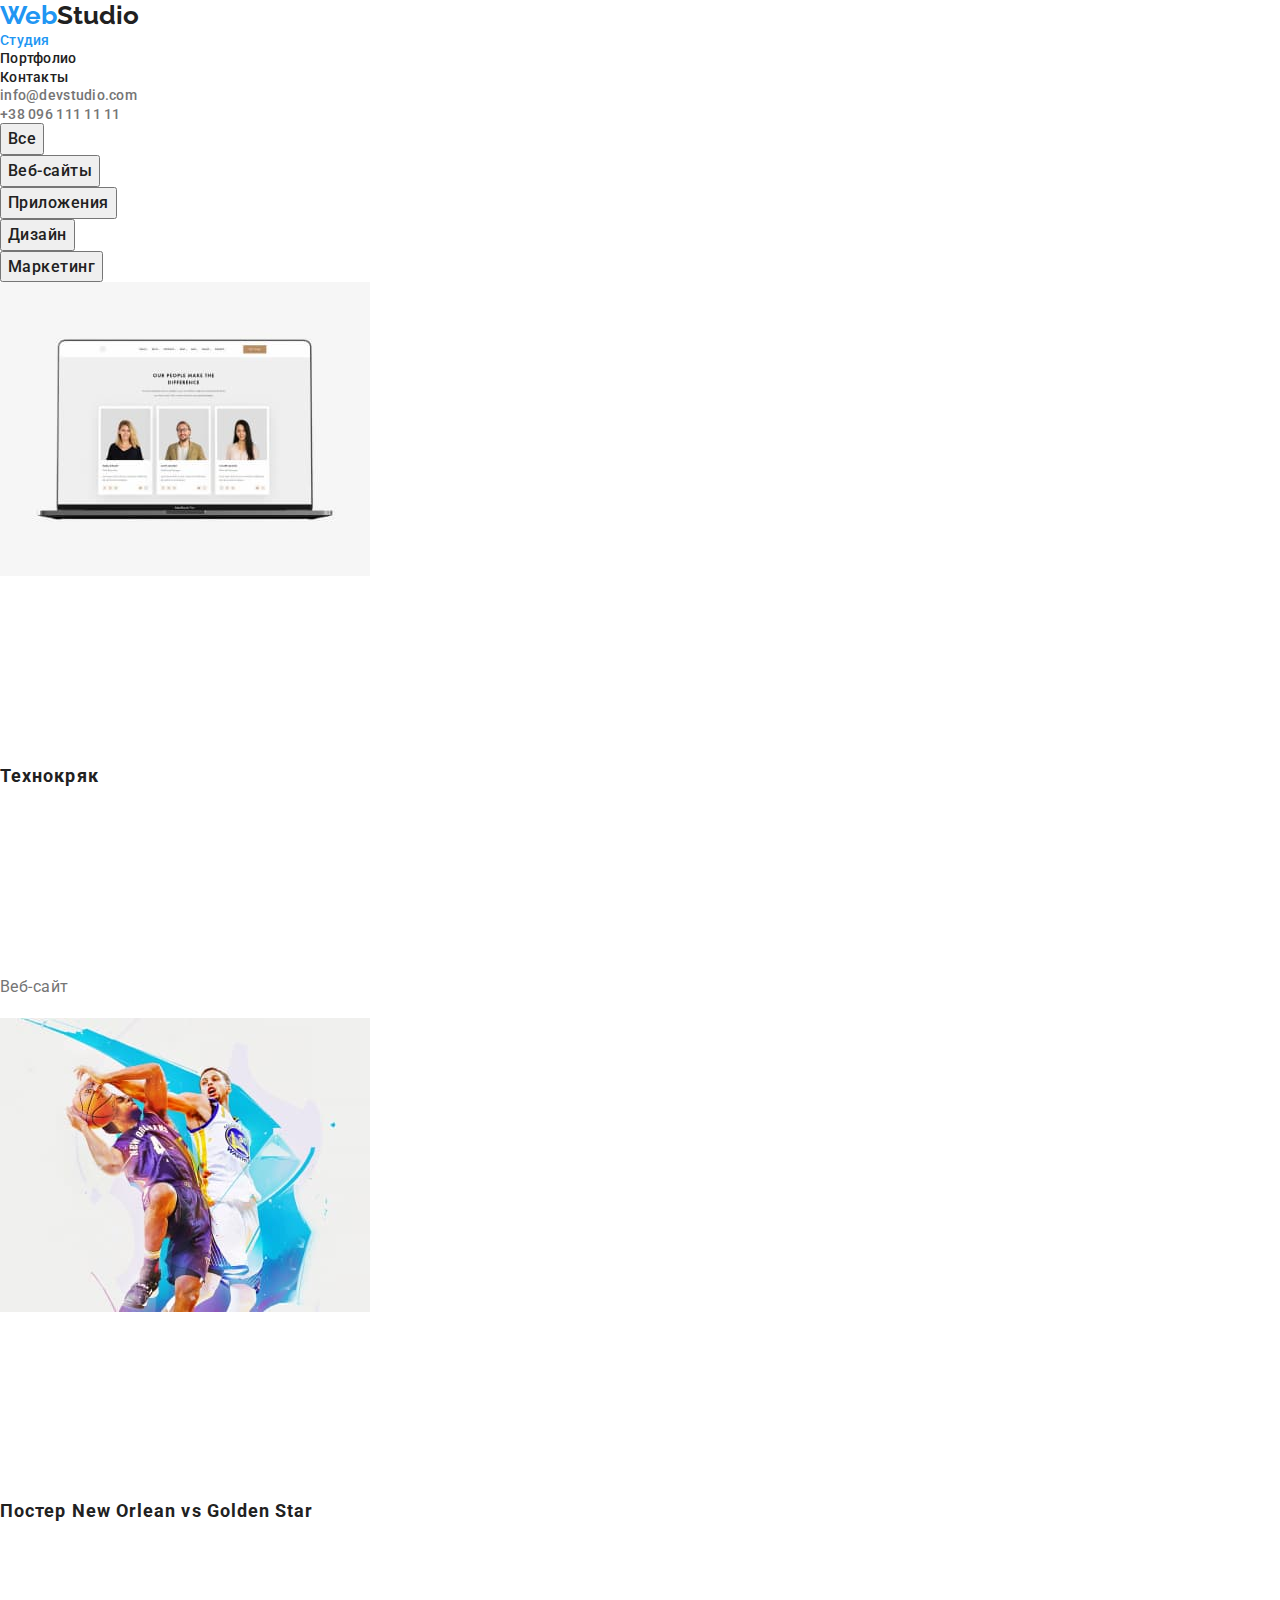
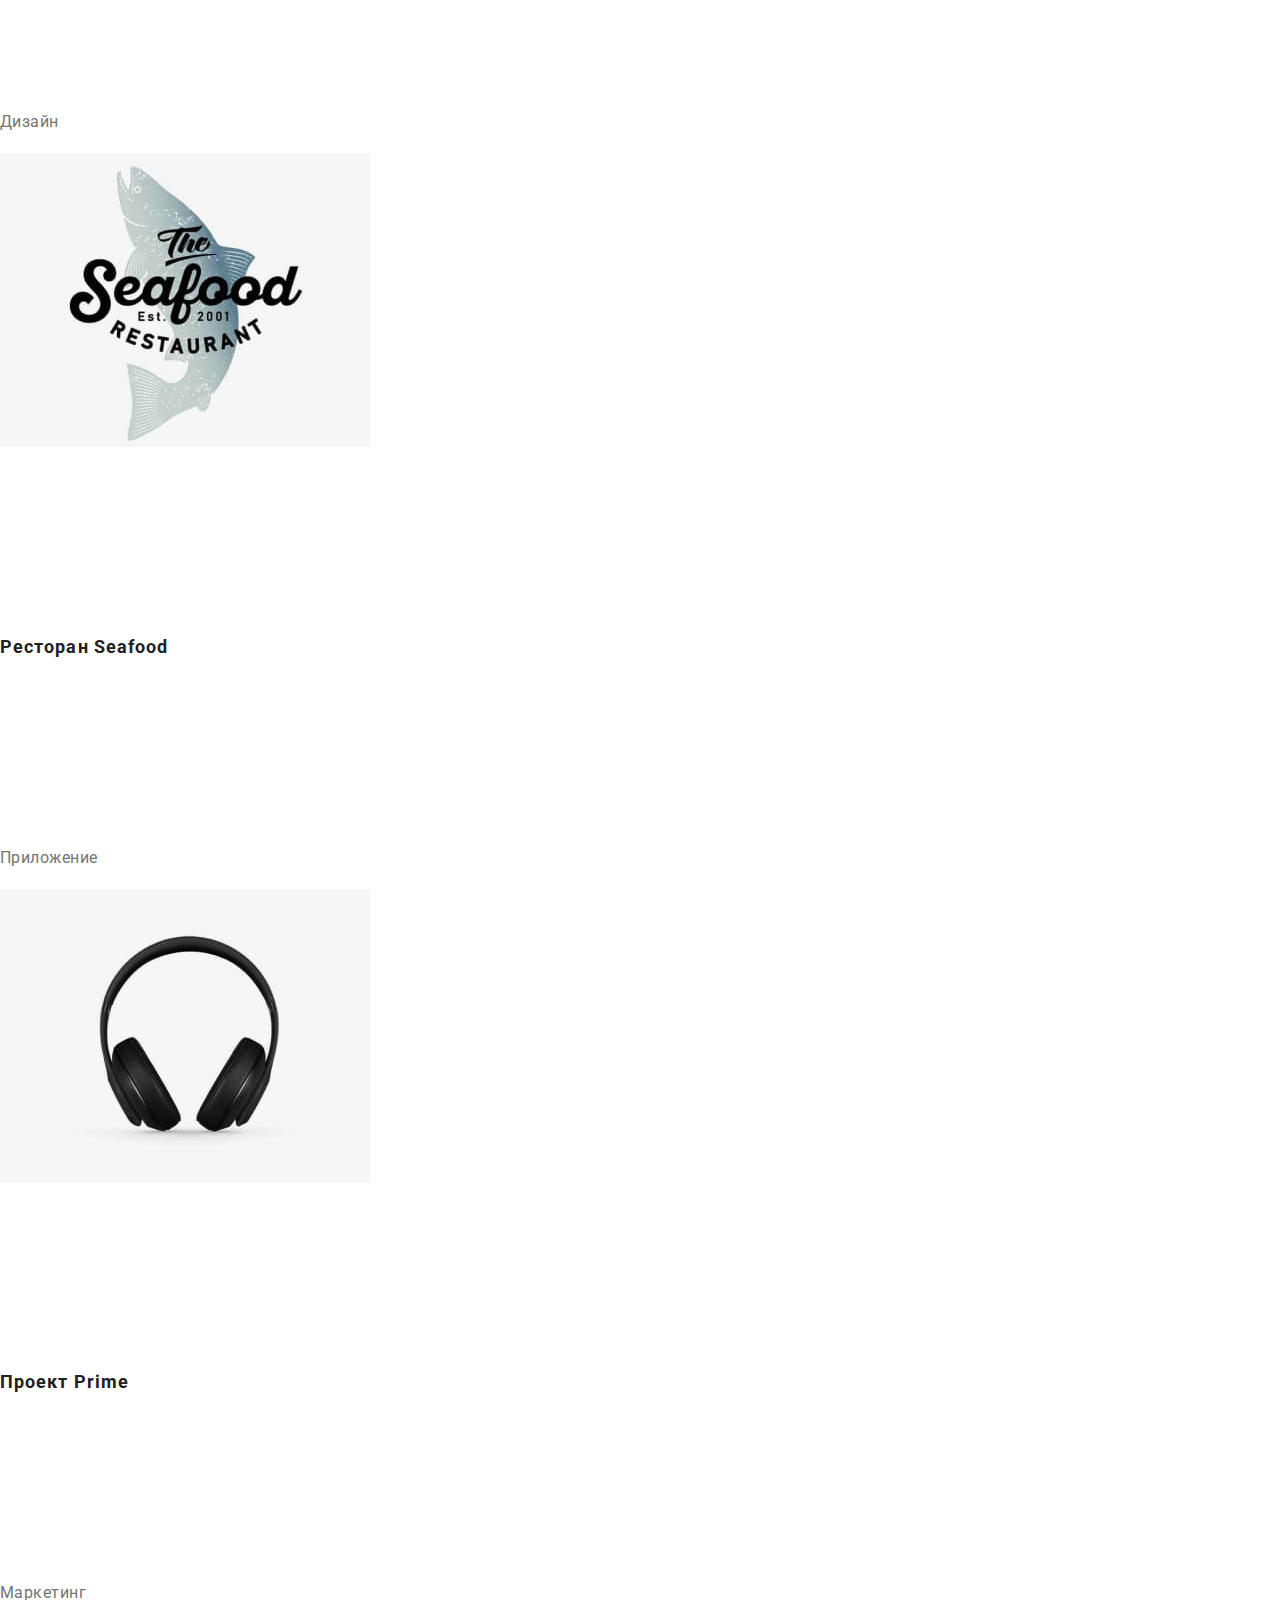
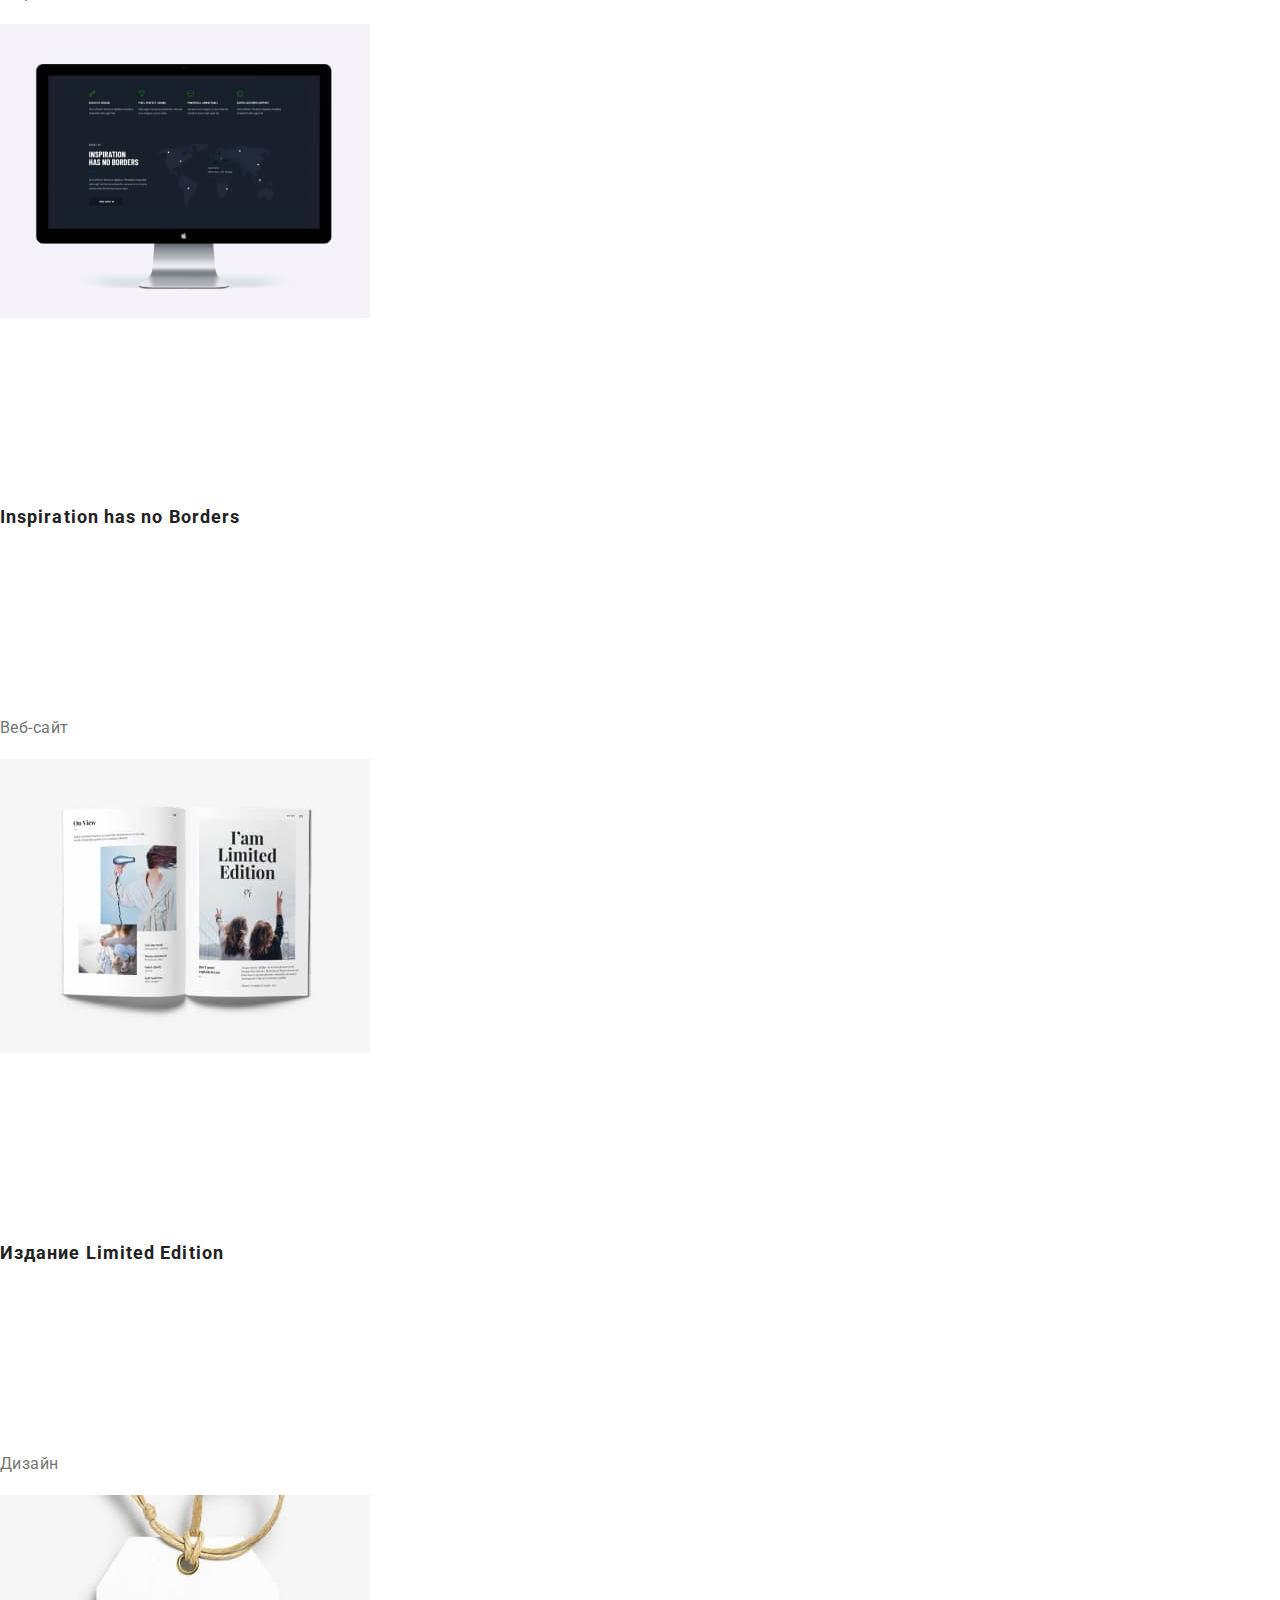
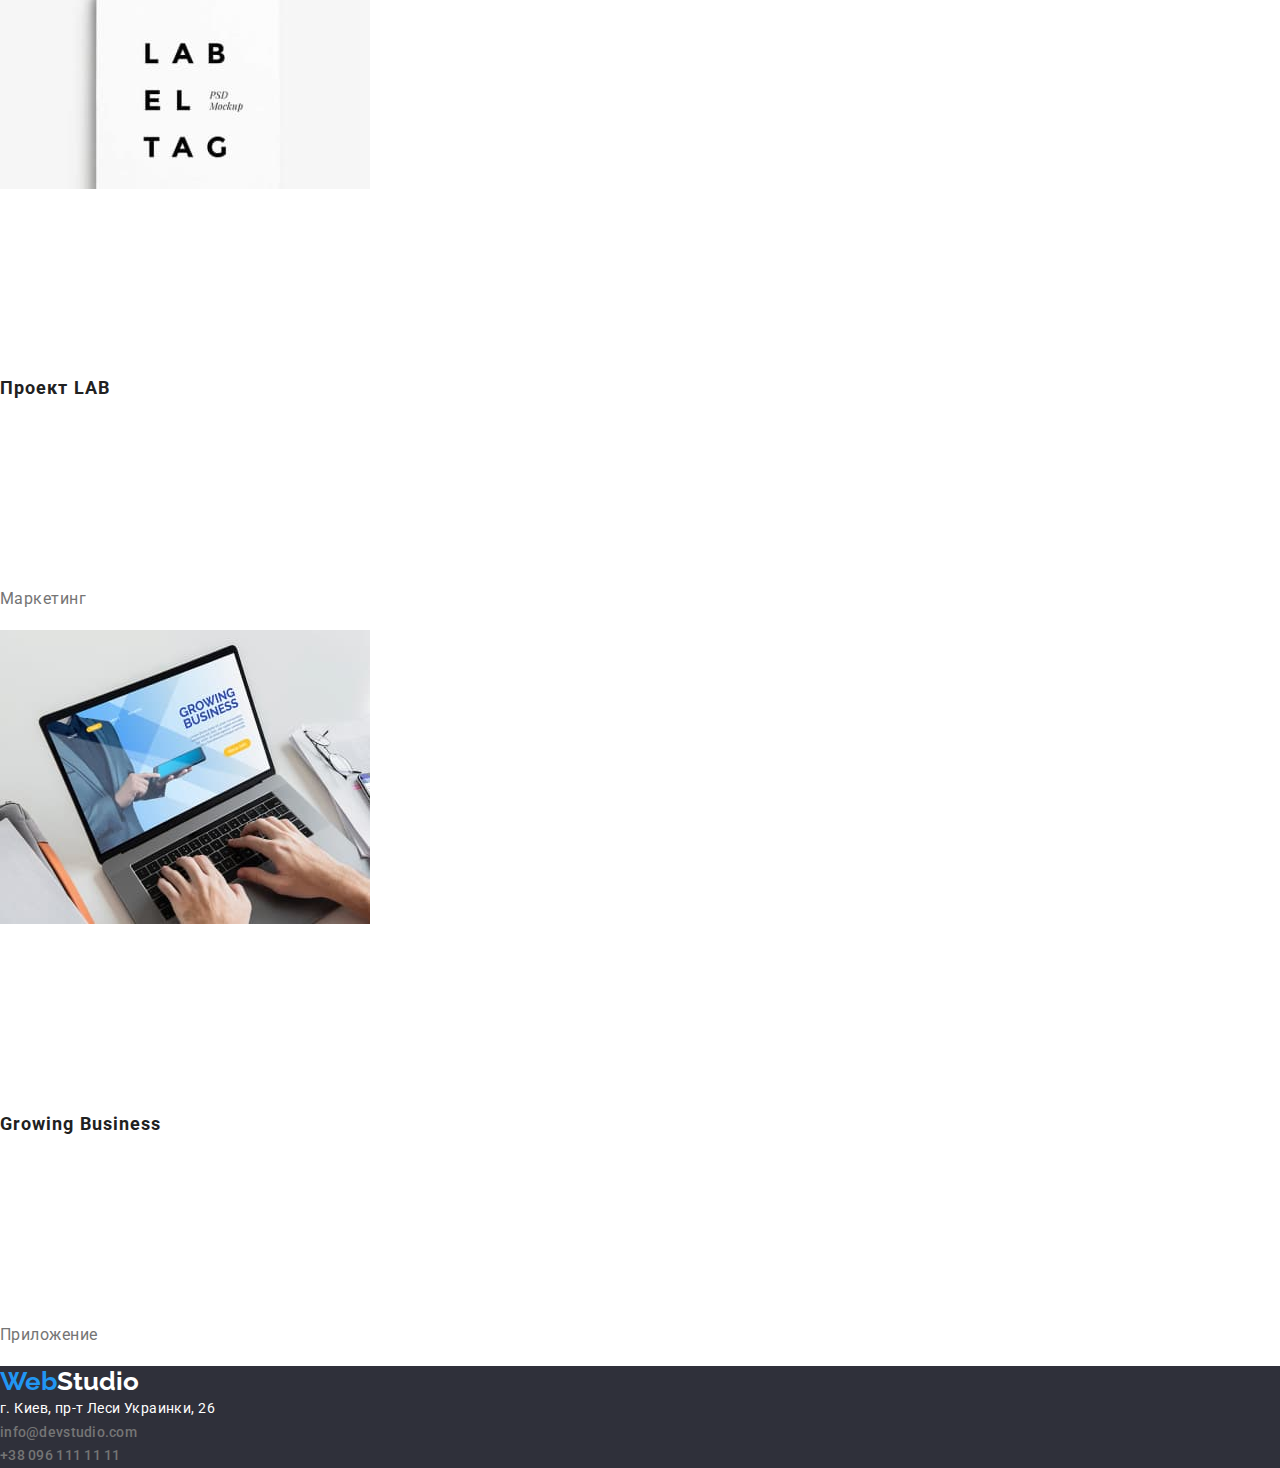
==== portfolio.html @ 7b431522 "3.1" ====
<!DOCTYPE html>
<html lang="ru">
<head>
    <meta charset="UTF-8">
    <meta http-equiv="X-UA-Compatible" content="IE=edge">
    <meta name="viewport" content="width=device-width, initial-scale=1.0">
    <link rel="preconnect" href="https://fonts.googleapis.com">
    <link rel="preconnect" href="https://fonts.gstatic.com" crossorigin>
    <link
        href="https://fonts.googleapis.com/css2?family=Raleway:wght@700&family=Roboto:wght@400;500;700;900&display=swap"
        rel="stylesheet">
        <link rel="stylesheet" href="https://cdnjs.cloudflare.com/ajax/libs/modern-normalize/1.1.0/modern-normalize.min.css">
    <title>Document</title>
    <link rel="stylesheet" href="./css/style.css">
</head>

<body>
    <!--Шапка страници-->
    <header class="header">
        <div class="header-container">
            <nav class="header-nav">
                <a class="logo link" href="./index.html"><span class="accent">Web</span>Studio</a>
                <ul class="nav-list list">
                    <li>
                        <a href="" class="header-link link current">Студия</a>
                    </li>
                    <li>
                        <a href="./portfolio.html" class="header-link link">Портфолио</a>
                    </li>
                    <li>
                        <a href="" class="header-link link">Контакты</a>
                    </li>
                </ul>
            </nav>
            <ul class="header-contacts list">
                <li>
                    <a href="info@devstudio.com" class="contacts-link link">info@devstudio.com</a>
                </li>
                <li>
                    <a href="tel:+380961111111" class="contacts-link link">+38 096 111 11 11</a>
                </li>
            </ul>
        </div>
    
    </header>
    <!--Уникальный контент страници-->
    <main>
        <!--Hero-->
        <section class="navigation">
            <h1 class="visually-hidden">navigation</h1>
            <ul class="navigation-list list">
                <li>
                    <button time="button" class="btn-link link">Все</=>
                </li>
                <li>
                    <button time="button" class="btn-link link">Веб-сайты</=>
                </li>
                <li>
                    <button time="button" class="btn-link link">Приложения</=>
                </li>
                <li>
                    <button time="button" class="btn-link link">Дизайн</=>
                </li>
                <li>
                    <button time="button" class="btn-link link">Маркетинг</=>
                </li>
            </ul>
            <ul class="work-list list">
               <li>
                    <img src="./images/img (1).jpg" alt="JPG" width="370">
                    <h2>Технокряк</h2>
                    <p>Веб-сайт</p>
                </li>
                <li>
                    <img src="./images/img (2).jpg" alt="JPG" width="370">
                    <h2>Постер New Orlean vs Golden Star</h2>
                    <p>Дизайн</p>
                </li>
                <li>
                    <img src="./images/img (3).jpg" alt="JPG" width="370">
                    <h2>Ресторан Seafood</h2>
                    <p>Приложение</p>
                </li>
                <li>
                    <img src="./images/img (4).jpg" alt="JPG" width="370">
                    <h2>Проект Prime</h2>
                    <p>Маркетинг</p>
                </li>
                <li>
                    <img src="./images/img (6).jpg" alt="JPG" width="370">
                    <h2>Inspiration has no Borders</h2>
                    <p>Веб-сайт</p>
                </li>
                <li>
                    <img src="./images/img (7).jpg" alt="JPG" width="370">
                    <h2>Издание Limited Edition</h2>
                    <p>Дизайн</p>
                </li>
                <li>
                    <img src="./images/img (8).jpg" alt="JPG" width="370">
                    <h2>Проект LAB</h2>
                    <p>Маркетинг</p>
                </li>
                <li>
                    <img src="./images/img (9).jpg" alt="JPG width="370"">
                    <h2>Growing Business</h2>
                    <p>Приложение</p>
                </li>
            </ul>
        </section>
    </main>
    <!-- Підвал -->
    <footer class="footer">
        <a class="logo link" href="./index.html">
            <span class="accent">Web</span><span class="accent-secondary">Studio</span></span>
        </a>
        <address class="address">
            <ul class="info-list list">
                <li>
                    <a href="https://www.google.com.ua/maps" class="address-link link">г. Киев, пр-т Леси Украинки,
                        26</a>
                </li>
                <li>
                    <a href="info@devstudio.com" class="contacts-link link">info@devstudio.com</a>
                </li>
                <li>
                    <a href="tel:+380961111111" class="contacts-link link">+38 096 111 11 11</a>
                </li>
            </ul>
        </address>
    </footer>
</body>

</html>
---- css/style.css ----
:root {
  --primary-text-color: #757575;
  --secondary-text-color: #212121;
  --accent-color: #2196f3;
  --accent-hover-color: #ffffff;
}

body {
  font-family: "Roboto", sans-serif;
  color: var(--primary-text-color);
}

.list {
  padding: 0;
  margin: 0;
  list-style: none;
}

.link {
  text-decoration: none;
}

.visually-hidden {
  position: absolute;
  white-space: nowrap;
  width: 1px;
  height: 1px;
  overflow: hidden;
  border: 0;
  padding: 0;
  clip: rect(0 0 0 0);
  clip-path: inset(50%);
  margin: -1px;
}

/* -----------heder----------- */

.header {
  background-color: #ffffff;
}

.logo {
  font-family: "Raleway", sans-serif;
  font-style: normal;
  font-weight: 700;
  font-size: 26px;
  line-height: 1.19;
  color: var(--secondary-text-color);
}

.accent {
  color: var(--accent-color);
}

.header-link {
  font-weight: 500;
  font-size: 14px;
  line-height: 1.14;
  letter-spacing: 0.02em;
  color: var(--secondary-text-color);
}

.header-link.current {
  color: var(--accent-color);
}

.contacts-link {
  font-weight: 500;
  font-size: 14px;
  line-height: 1.14;
  letter-spacing: 0.02em;
  color: var(--primary-text-color);
}

.header-link:hover,
.header-link:focus,
.contacts-link:hover,
.contacts-link:focus {
  color: var(--accent-color);
}

/* ----------hero---------- */

.hero {
  text-align: center;
  background-color: #2f303a;
}

.hero-title {
  margin-left: auto;
  margin-right: auto;
  width: 1200px;
  padding-left: 15px;
  padding-right: 15px;
  outline: 2px solid tomato;
  margin-top: 0;
  margin-bottom: 40px;
  font-weight: 900;
  font-size: 44px;
  line-height: 1.36;
  letter-spacing: 0.06em;
  color: #ffffff;
  outline: 2px solid tomato;
}

.hero-button {
  display: inline-block;
  border-radius: 4px;
  padding: 10px 32px;
  min-width: 200px;
  font-family: "Roboto", sans-serif;
  font-size: 16px;
  line-height: 1.88;
  display: flex;
  align-items: center;
  letter-spacing: 0.06em;
  color: #ffffff;
  background: var(--accent-color);
  box-shadow: 0px 4px 4px rgba(0, 0, 0, 0.15);
  cursor: pointer;
}

/* ----------Особенносьти---------- */

.container {
  margin-top: 94px;
  margin-left: auto;
  margin-right: auto;
  width: 1200px;
  padding-left: 15px;
  padding-right: 15px;
  outline: 2px solid tomato;
}

.features-title {
  margin-top: 0;
  margin-bottom: 10px;
  font-size: 14px;
  line-height: 1.14;
  letter-spacing: 0.03em;
  text-transform: uppercase;
  color: var(--secondary-text-color);
}

.text {
  margin: 0;
  font-weight: 400;
  font-size: 14px;
  line-height: 1.7;
  letter-spacing: 0.03em;
}

/* ----------Чем мы занимаемся---------- */

.section-title {
  margin-top: 0;
  margin-bottom: 50px;
  font-size: 36px;
  line-height: 1.17;
  text-align: center;
  letter-spacing: 0.03em;
  color: var(--secondary-text-color);
}

/* ----------Наша команда---------- */

.team {
  padding-top: 94px;
}

.team-title {
  margin-top: 30px;
  margin-bottom: 0;
  font-size: 16px;
  line-height: 1.19;
  text-align: center;
  letter-spacing: 0.03em;
  color: var(--secondary-text-color);
}

.position {
  margin-top: 10px;
  margin-bottom: 0;
  padding-bottom: 30px;
  font-weight: 400;
  font-size: 16px;
  line-height: 1.19;
  text-align: center;
  letter-spacing: 0.03em;
}

/* ----------footer---------- */

.footer {
  background-color: #2f303a;
}

.accent-secondary {
  color: #ffffff;
}

.address {
  font-style: normal;
  font-weight: 400;
  font-size: 14px;
  line-height: 1.71;
  letter-spacing: 0.03em;
  color: rgba(255, 255, 255, 0.6);
}

.address-link {
  color: #ffffff;
}

/* ----------портволио---------- */

.btn-link {
  font-weight: 500;
  font-size: 16px;
  line-height: 1.62;
  text-align: center;
  letter-spacing: 0.03em;
  color: var(--secondary-text-color);
}

.btn-link:hover,
.btn-link:focus {
  color: var(--accent-hover-color);
  background-color: var(--accent-color);
  cursor: pointer;
}

h2 {
  font-size: 18px;
  line-height: 20;
  letter-spacing: 0.06em;
  color: var(--secondary-text-color);
}

p {
  font-weight: 400;
  font-size: 16px;
  line-height: 1.88;
  letter-spacing: 0.03em;
  color: var(--primary-text-color);
}
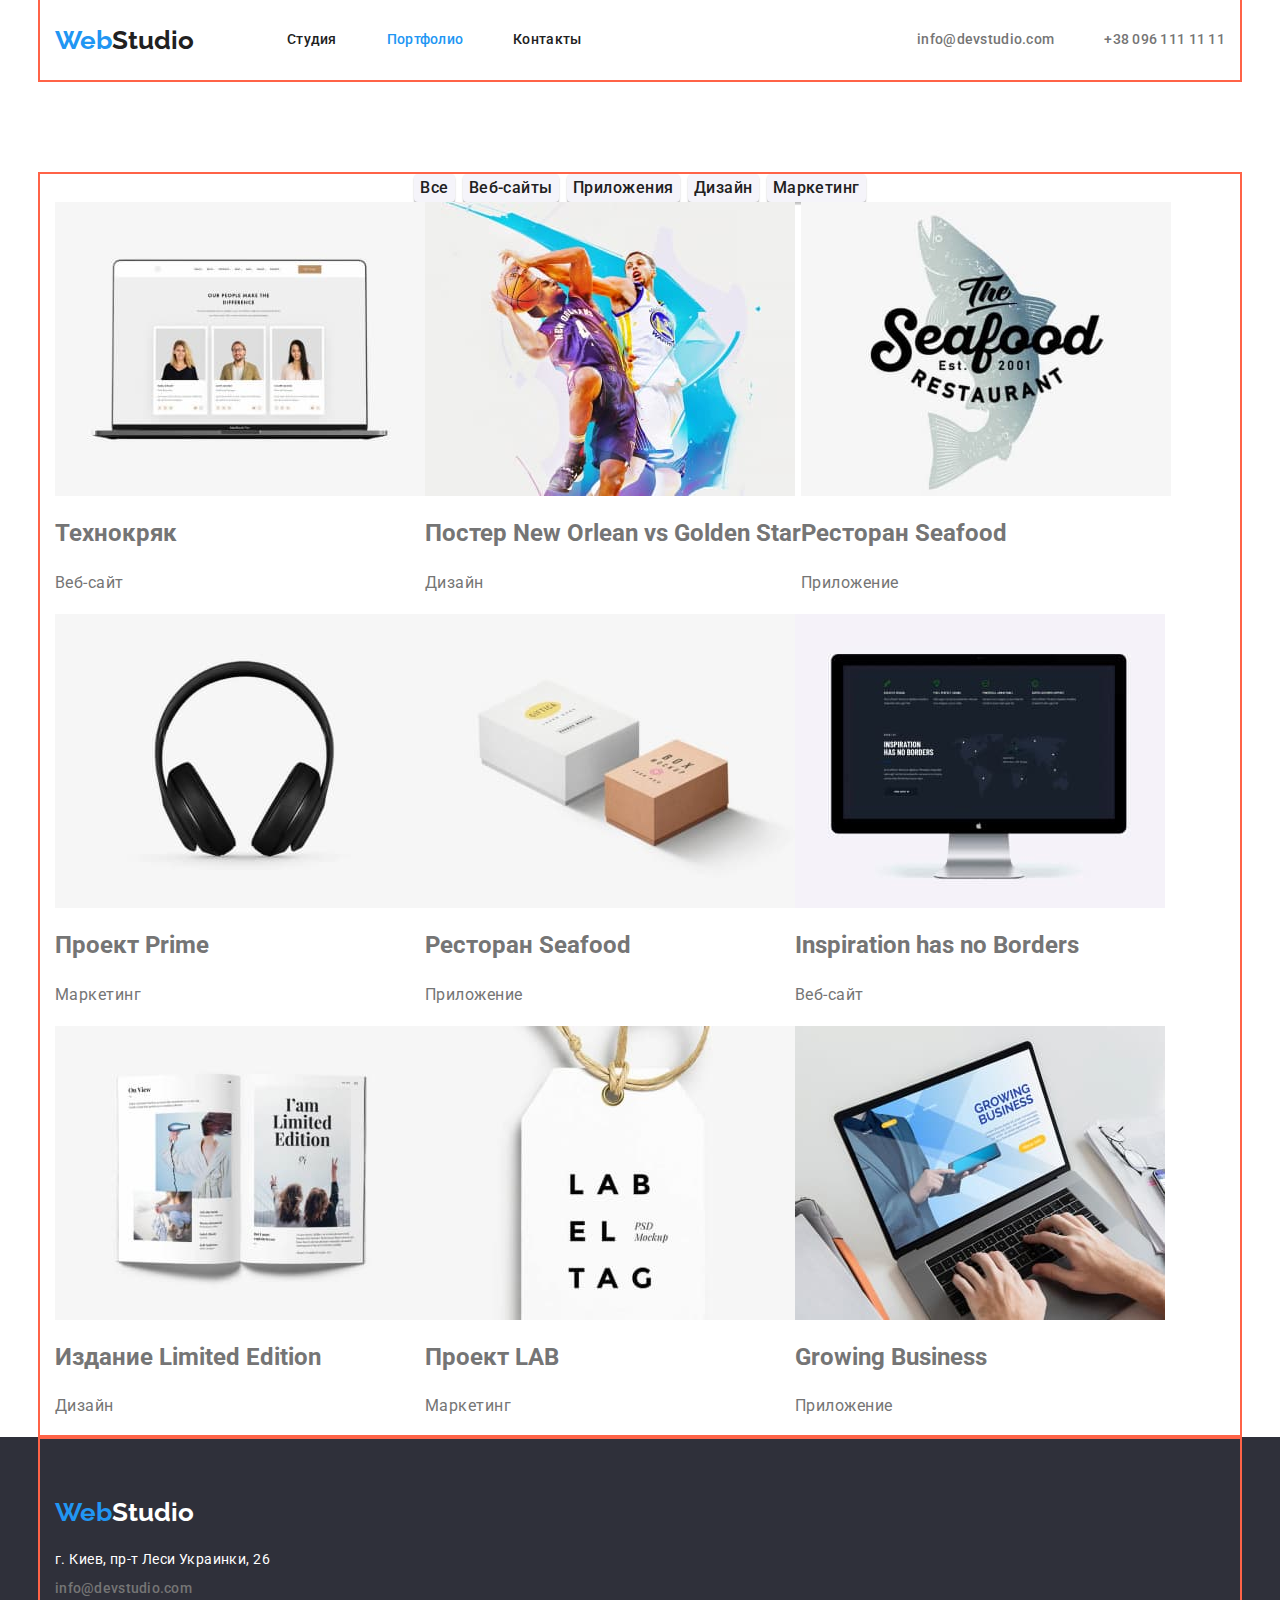
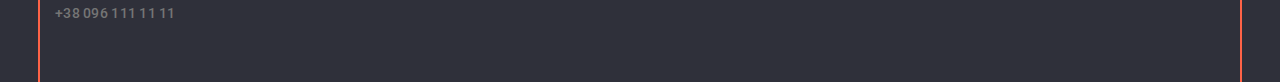
==== commit 3a30439e: "3.2" ====
--- a/portfolio.html
+++ b/portfolio.html
@@ -17,26 +17,26 @@
 <body>
     <!--Шапка страници-->
     <header class="header">
-        <div class="header-container">
-            <nav class="header-nav">
+        <div class="container mane-nav">
+            <nav class="header-nav mane-nav">
                 <a class="logo link" href="./index.html"><span class="accent">Web</span>Studio</a>
                 <ul class="nav-list list">
-                    <li>
-                        <a href="" class="header-link link current">Студия</a>
+                    <li class="item">
+                        <a href="./index.html" class="header-link link">Студия</a>
                     </li>
-                    <li>
-                        <a href="./portfolio.html" class="header-link link">Портфолио</a>
+                    <li class="item">
+                        <a href="./portfolio.html" class="header-link link current">Портфолио</a>
                     </li>
-                    <li>
+                    <li class="item">
                         <a href="" class="header-link link">Контакты</a>
                     </li>
                 </ul>
             </nav>
             <ul class="header-contacts list">
-                <li>
+                <li class="item">
                     <a href="info@devstudio.com" class="contacts-link link">info@devstudio.com</a>
                 </li>
-                <li>
+                <li class="item">
                     <a href="tel:+380961111111" class="contacts-link link">+38 096 111 11 11</a>
                 </li>
             </ul>
@@ -45,63 +45,68 @@
     </header>
     <!--Уникальный контент страници-->
     <main>
-        <!--Hero-->
-        <section class="navigation">
+        <!--main-->
+        <section class="section container">
             <h1 class="visually-hidden">navigation</h1>
             <ul class="navigation-list list">
-                <li>
+                <li class="item">
                     <button time="button" class="btn-link link">Все</=>
                 </li>
-                <li>
+                <li class="item">
                     <button time="button" class="btn-link link">Веб-сайты</=>
                 </li>
-                <li>
+                <li class="item">
                     <button time="button" class="btn-link link">Приложения</=>
                 </li>
-                <li>
+                <li class="item">
                     <button time="button" class="btn-link link">Дизайн</=>
                 </li>
-                <li>
+                <li class="item">
                     <button time="button" class="btn-link link">Маркетинг</=>
                 </li>
             </ul>
             <ul class="work-list list">
-               <li>
+                <li class="direction-item">
                     <img src="./images/img (1).jpg" alt="JPG" width="370">
                     <h2>Технокряк</h2>
                     <p>Веб-сайт</p>
                 </li>
-                <li>
+                <li class="direction-item">
                     <img src="./images/img (2).jpg" alt="JPG" width="370">
                     <h2>Постер New Orlean vs Golden Star</h2>
                     <p>Дизайн</p>
                 </li>
-                <li>
+                <li class="direction-item">
                     <img src="./images/img (3).jpg" alt="JPG" width="370">
                     <h2>Ресторан Seafood</h2>
                     <p>Приложение</p>
                 </li>
-                <li>
+                <li class="direction-item">
                     <img src="./images/img (4).jpg" alt="JPG" width="370">
                     <h2>Проект Prime</h2>
                     <p>Маркетинг</p>
                 </li>
-                <li>
+                <li class="direction-item">
+                    <img src="./images/img (5).jpg" alt="JPG" width="370">
+                    <h2>Ресторан Seafood</h2>
+                    <p>Приложение</p>
+                </li>
+                <li class="direction-item">
                     <img src="./images/img (6).jpg" alt="JPG" width="370">
                     <h2>Inspiration has no Borders</h2>
                     <p>Веб-сайт</p>
                 </li>
-                <li>
+                <li class="direction-item">
                     <img src="./images/img (7).jpg" alt="JPG" width="370">
                     <h2>Издание Limited Edition</h2>
                     <p>Дизайн</p>
                 </li>
-                <li>
+                <li class="direction-item">
                     <img src="./images/img (8).jpg" alt="JPG" width="370">
                     <h2>Проект LAB</h2>
                     <p>Маркетинг</p>
                 </li>
-                <li>
+                <li class="direction-item">
                     <img src="./images/img (9).jpg" alt="JPG width="370"">
                     <h2>Growing Business</h2>
                     <p>Приложение</p>
@@ -110,7 +115,8 @@
         </section>
     </main>
     <!-- Підвал -->
-    <footer class="footer">
+<footer class="footer">
+    <div class="container">
         <a class="logo link" href="./index.html">
             <span class="accent">Web</span><span class="accent-secondary">Studio</span></span>
         </a>
@@ -128,7 +134,9 @@
                 </li>
             </ul>
         </address>
-    </footer>
+    </div>
+
+</footer>
 </body>
 
 </html>--- a/css/style.css
+++ b/css/style.css
@@ -33,6 +33,19 @@
   margin: -1px;
 }
 
+.section {
+  margin-top: 94px;
+}
+
+.container {
+  margin-left: auto;
+  margin-right: auto;
+  width: 1200px;
+  padding-left: 15px;
+  padding-right: 15px;
+  outline: 2px solid tomato;
+}
+
 /* -----------heder----------- */
 
 .header {
@@ -52,24 +65,55 @@
   color: var(--accent-color);
 }
 
+.mane-nav {
+  display: flex;
+  align-items: center;
+  justify-content: flex-start;
+}
+
+.nav-list {
+  display: flex;
+  margin-left: 93px;
+}
+
+.nav-list .item + .item {
+  margin-left: 50px;
+}
+
 .header-link {
+  display: block;
+  padding-top: 32px;
+  padding-bottom: 32px;
+
   font-weight: 500;
   font-size: 14px;
   line-height: 1.14;
   letter-spacing: 0.02em;
   color: var(--secondary-text-color);
+  /* outline: 2px solid tomato; */
 }
 
 .header-link.current {
   color: var(--accent-color);
 }
 
+.header-contacts {
+  display: flex;
+  margin-left: auto;
+}
+
+.header-contacts .item + .item {
+  margin-left: 50px;
+}
+
 .contacts-link {
+  display: block;
   font-weight: 500;
   font-size: 14px;
   line-height: 1.14;
   letter-spacing: 0.02em;
   color: var(--primary-text-color);
+  /* outline: 2px solid tomato; */
 }
 
 .header-link:hover,
@@ -79,7 +123,7 @@
   color: var(--accent-color);
 }
 
-/* ----------hero---------- */
+/* hero----------------------------------------- */
 
 .hero {
   text-align: center;
@@ -87,20 +131,14 @@
 }
 
 .hero-title {
-  margin-left: auto;
-  margin-right: auto;
-  width: 1200px;
-  padding-left: 15px;
-  padding-right: 15px;
-  outline: 2px solid tomato;
-  margin-top: 0;
+  padding-top: 200px;
+  margin-top: 0px;
   margin-bottom: 40px;
   font-weight: 900;
   font-size: 44px;
   line-height: 1.36;
   letter-spacing: 0.06em;
   color: #ffffff;
-  outline: 2px solid tomato;
 }
 
 .hero-button {
@@ -108,30 +146,29 @@
   border-radius: 4px;
   padding: 10px 32px;
   min-width: 200px;
+  margin-bottom: 200px;
+
   font-family: "Roboto", sans-serif;
   font-size: 16px;
   line-height: 1.88;
-  display: flex;
   align-items: center;
   letter-spacing: 0.06em;
   color: #ffffff;
   background: var(--accent-color);
   box-shadow: 0px 4px 4px rgba(0, 0, 0, 0.15);
+
   cursor: pointer;
 }
 
 /* ----------Особенносьти---------- */
 
-.container {
-  margin-top: 94px;
-  margin-left: auto;
-  margin-right: auto;
-  width: 1200px;
-  padding-left: 15px;
-  padding-right: 15px;
-  outline: 2px solid tomato;
-}
-
+.features-list {
+  display: flex;
+}
+
+.features-list .item + .item {
+  margin-left: 30px;
+}
 .features-title {
   margin-top: 0;
   margin-bottom: 10px;
@@ -153,7 +190,6 @@
 /* ----------Чем мы занимаемся---------- */
 
 .section-title {
-  margin-top: 0;
   margin-bottom: 50px;
   font-size: 36px;
   line-height: 1.17;
@@ -162,10 +198,28 @@
   color: var(--secondary-text-color);
 }
 
+.work-list {
+  display: flex;
+  flex-wrap: wrap;
+}
+
+.work-item + .work-item {
+  margin-left: 30px;
+}
+
 /* ----------Наша команда---------- */
 
 .team {
   padding-top: 94px;
+}
+
+.team-list {
+  display: flex;
+  padding-bottom: 94px;
+}
+
+.team-item + .team-item {
+  margin-left: 30px;
 }
 
 .team-title {
@@ -199,7 +253,13 @@
   color: #ffffff;
 }
 
+.footer > .container {
+  padding-top: 60px;
+  padding-bottom: 60px;
+}
+
 .address {
+  padding-top: 20px;
   font-style: normal;
   font-weight: 400;
   font-size: 14px;
@@ -212,15 +272,39 @@
   color: #ffffff;
 }
 
-/* ----------портволио---------- */
+.info-list .contacts-link {
+  padding-top: 9px;
+}
+
+/* портволио------------------------------------- */
+
+.navigation-list {
+  display: flex;
+  justify-content: center;
+}
+
+.navigation-list .item + .item {
+  margin-left: 8px;
+}
 
 .btn-link {
+  display: block;
+
   font-weight: 500;
   font-size: 16px;
   line-height: 1.62;
   text-align: center;
   letter-spacing: 0.03em;
-  color: var(--secondary-text-color);
+  border-radius: 4px;
+  border: none;
+  color: var(--secondary-text-color);
+  background: #f5f4fa;
+  /* shadow-middle */
+
+  box-shadow: 0px 3px 1px rgba(0, 0, 0, 0.1), 0px 1px 2px rgba(0, 0, 0, 0.08),
+    0px 2px 2px rgba(0, 0, 0, 0.12);
+
+  cursor: pointer;
 }
 
 .btn-link:hover,
@@ -230,7 +314,7 @@
   cursor: pointer;
 }
 
-h2 {
+.h2 {
   font-size: 18px;
   line-height: 20;
   letter-spacing: 0.06em;
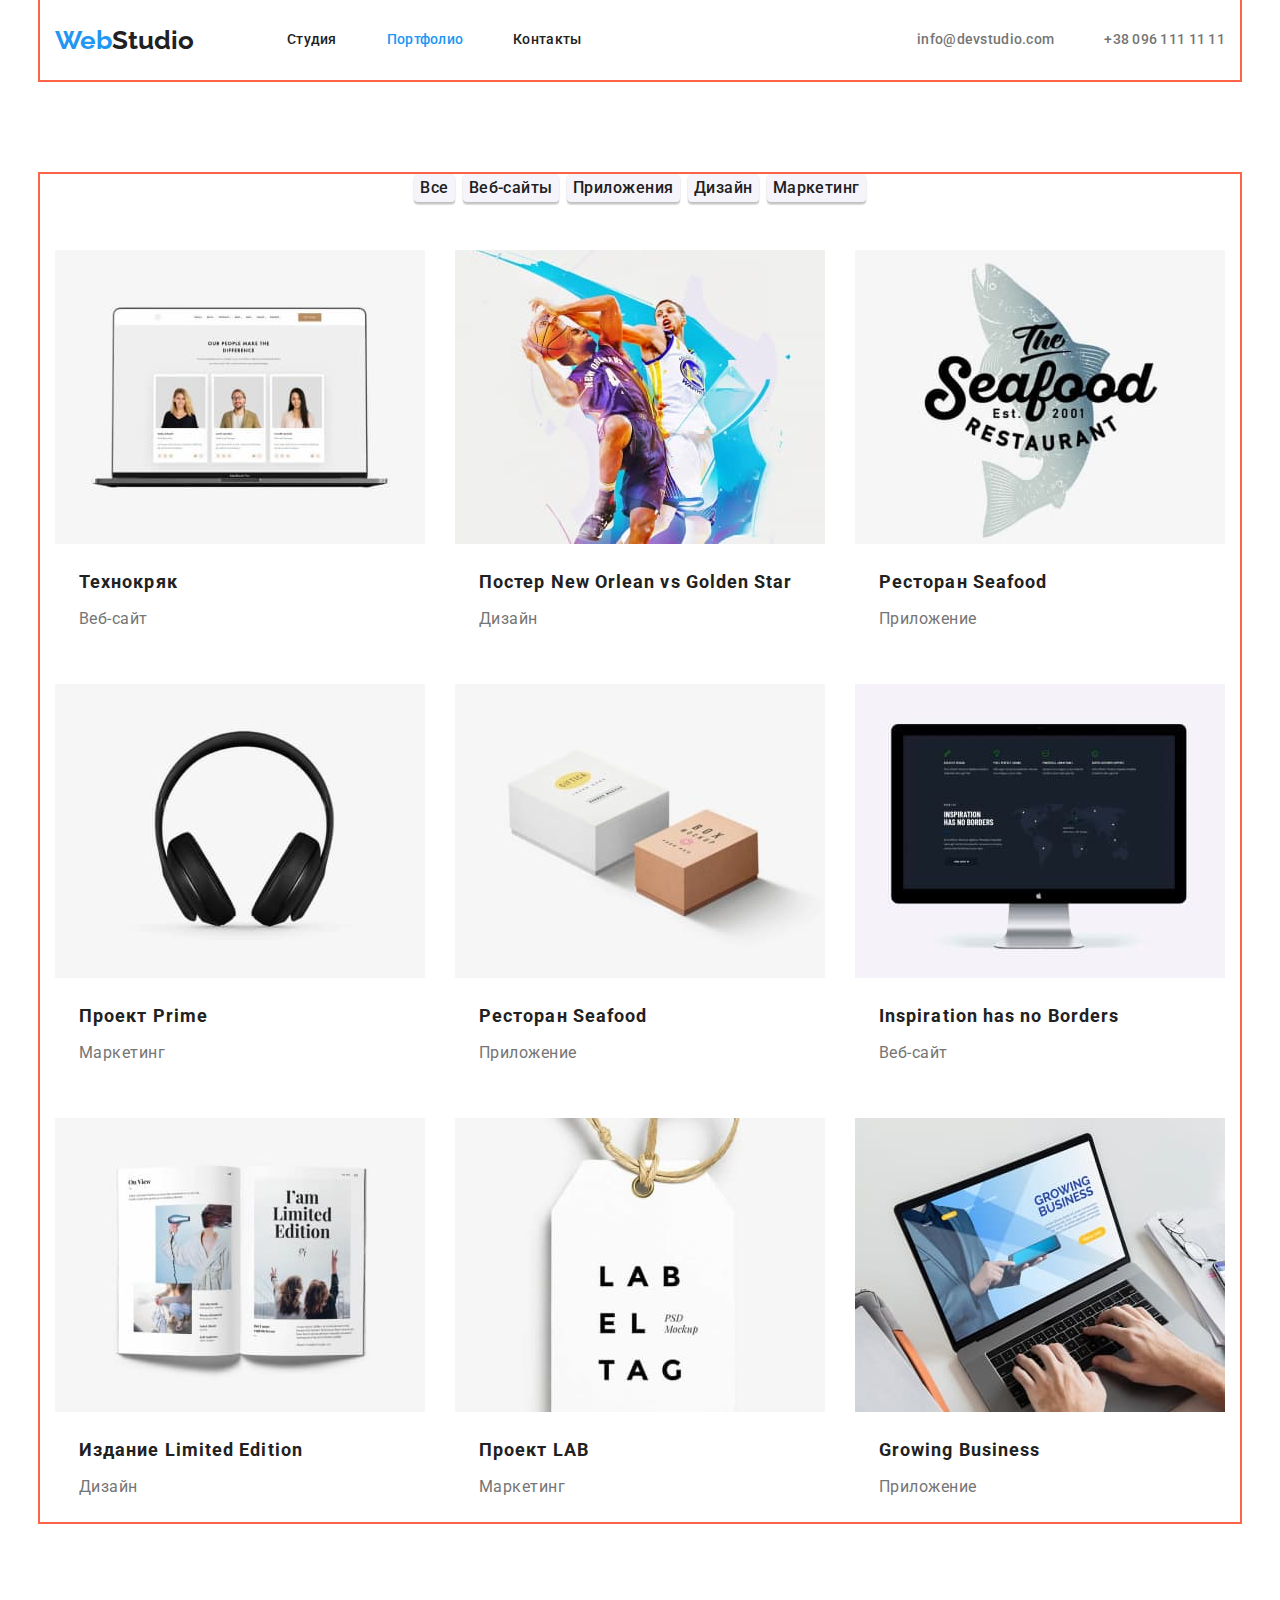
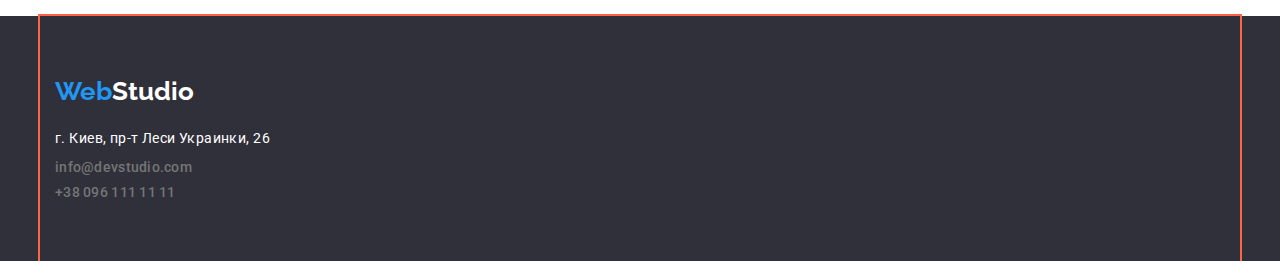
==== commit fbbfc49a: "3.3" ====
--- a/portfolio.html
+++ b/portfolio.html
@@ -46,72 +46,74 @@
     <!--Уникальный контент страници-->
     <main>
         <!--main-->
-        <section class="section container">
-            <h1 class="visually-hidden">navigation</h1>
-            <ul class="navigation-list list">
-                <li class="item">
-                    <button time="button" class="btn-link link">Все</=>
-                </li>
-                <li class="item">
-                    <button time="button" class="btn-link link">Веб-сайты</=>
-                </li>
-                <li class="item">
-                    <button time="button" class="btn-link link">Приложения</=>
-                </li>
-                <li class="item">
-                    <button time="button" class="btn-link link">Дизайн</=>
-                </li>
-                <li class="item">
-                    <button time="button" class="btn-link link">Маркетинг</=>
-                </li>
-            </ul>
-            <ul class="work-list list">
-                <li class="direction-item">
-                    <img src="./images/img (1).jpg" alt="JPG" width="370">
-                    <h2>Технокряк</h2>
-                    <p>Веб-сайт</p>
-                </li>
-                <li class="direction-item">
-                    <img src="./images/img (2).jpg" alt="JPG" width="370">
-                    <h2>Постер New Orlean vs Golden Star</h2>
-                    <p>Дизайн</p>
-                </li>
-                <li class="direction-item">
-                    <img src="./images/img (3).jpg" alt="JPG" width="370">
-                    <h2>Ресторан Seafood</h2>
-                    <p>Приложение</p>
-                </li>
-                <li class="direction-item">
-                    <img src="./images/img (4).jpg" alt="JPG" width="370">
-                    <h2>Проект Prime</h2>
-                    <p>Маркетинг</p>
-                </li>
-                <li class="direction-item">
-                    <img src="./images/img (5).jpg" alt="JPG" width="370">
-                    <h2>Ресторан Seafood</h2>
-                    <p>Приложение</p>
-                </li>
-                <li class="direction-item">
-                    <img src="./images/img (6).jpg" alt="JPG" width="370">
-                    <h2>Inspiration has no Borders</h2>
-                    <p>Веб-сайт</p>
-                </li>
-                <li class="direction-item">
-                    <img src="./images/img (7).jpg" alt="JPG" width="370">
-                    <h2>Издание Limited Edition</h2>
-                    <p>Дизайн</p>
-                </li>
-                <li class="direction-item">
-                    <img src="./images/img (8).jpg" alt="JPG" width="370">
-                    <h2>Проект LAB</h2>
-                    <p>Маркетинг</p>
-                </li>
-                <li class="direction-item">
-                    <img src="./images/img (9).jpg" alt="JPG width="370"">
-                    <h2>Growing Business</h2>
-                    <p>Приложение</p>
-                </li>
-            </ul>
+        <section class="section portfolio">
+            <div class="container">
+                <h1 class="visually-hidden">navigation</h1>
+                <ul class="navigation-list list">
+                    <li class="item">
+                        <button time="button" class="btn-link link">Все</=>
+                    </li>
+                    <li class="item">
+                        <button time="button" class="btn-link link">Веб-сайты</=>
+                    </li>
+                    <li class="item">
+                        <button time="button" class="btn-link link">Приложения</=>
+                    </li>
+                    <li class="item">
+                        <button time="button" class="btn-link link">Дизайн</=>
+                    </li>
+                    <li class="item">
+                        <button time="button" class="btn-link link">Маркетинг</=>
+                    </li>
+                </ul>
+                <ul class="work-list list">
+                    <li class="direction-item">
+                        <img src="./images/img (1).jpg" alt="JPG" width="370px">
+                        <h2>Технокряк</h2>
+                        <p>Веб-сайт</p>
+                    </li>
+                    <li class="direction-item">
+                        <img src="./images/img (2).jpg" alt="JPG" width="370px">
+                        <h2>Постер New Orlean vs Golden Star</h2>
+                        <p>Дизайн</p>
+                    </li>
+                    <li class="direction-item">
+                        <img src="./images/img (3).jpg" alt="JPG" width="370px">
+                        <h2>Ресторан Seafood</h2>
+                        <p>Приложение</p>
+                    </li>
+                    <li class="direction-item">
+                        <img src="./images/img (4).jpg" alt="JPG" width="370px">
+                        <h2>Проект Prime</h2>
+                        <p>Маркетинг</p>
+                    </li>
+                    <li class="direction-item">
+                        <img src="./images/img (5).jpg" alt="JPG" width="370px">
+                        <h2>Ресторан Seafood</h2>
+                        <p>Приложение</p>
+                    </li>
+                    <li class="direction-item">
+                        <img src="./images/img (6).jpg" alt="JPG" width="370px">
+                        <h2>Inspiration has no Borders</h2>
+                        <p>Веб-сайт</p>
+                    </li>
+                    <li class="direction-item">
+                        <img src="./images/img (7).jpg" alt="JPG" width="370px">
+                        <h2>Издание Limited Edition</h2>
+                        <p>Дизайн</p>
+                    </li>
+                    <li class="direction-item">
+                        <img src="./images/img (8).jpg" alt="JPG" width="370px">
+                        <h2>Проект LAB</h2>
+                        <p>Маркетинг</p>
+                    </li>
+                    <li class="direction-item">
+                        <img src="./images/img (9).jpg" alt="JPG" width="370px">
+                        <h2>Growing Business</h2>
+                        <p>Приложение</p>
+                    </li>
+                </ul>
+            </div>
         </section>
     </main>
     <!-- Підвал -->
--- a/css/style.css
+++ b/css/style.css
@@ -3,6 +3,16 @@
   --secondary-text-color: #212121;
   --accent-color: #2196f3;
   --accent-hover-color: #ffffff;
+}
+
+html {
+  box-sizing: border-box;
+}
+
+*,
+*::before,
+*::after {
+  box-sizing: inherit;
 }
 
 body {
@@ -278,9 +288,16 @@
 
 /* портволио------------------------------------- */
 
+.portfolio {
+  margin-bottom: 94px;
+}
+
 .navigation-list {
   display: flex;
   justify-content: center;
+  margin-top: 0;
+  margin-bottom: 32px;
+  padding-bottom: 16px;
 }
 
 .navigation-list .item + .item {
@@ -314,17 +331,41 @@
   cursor: pointer;
 }
 
-.h2 {
+.direction-item {
+  width: calc((100%-60px) / 3);
+  margin-right: 30px;
+  margin-bottom: 30px;
+}
+
+.direction-item:nth-child(3n) {
+  margin-right: 0;
+}
+
+.direction-item:nth-last-child(-n + 3) {
+  margin-bottom: 0;
+}
+
+h2 {
+  margin: 20px 0 4px 0;
+  padding: 0 24px;
   font-size: 18px;
-  line-height: 20;
+  line-height: 2;
   letter-spacing: 0.06em;
   color: var(--secondary-text-color);
 }
 
 p {
+  margin: 0;
+  padding: 0 24px;
+  padding-bottom: 20px;
   font-weight: 400;
   font-size: 16px;
   line-height: 1.88;
   letter-spacing: 0.03em;
   color: var(--primary-text-color);
 }
+
+img {
+  display: block;
+  margin: 0;
+}
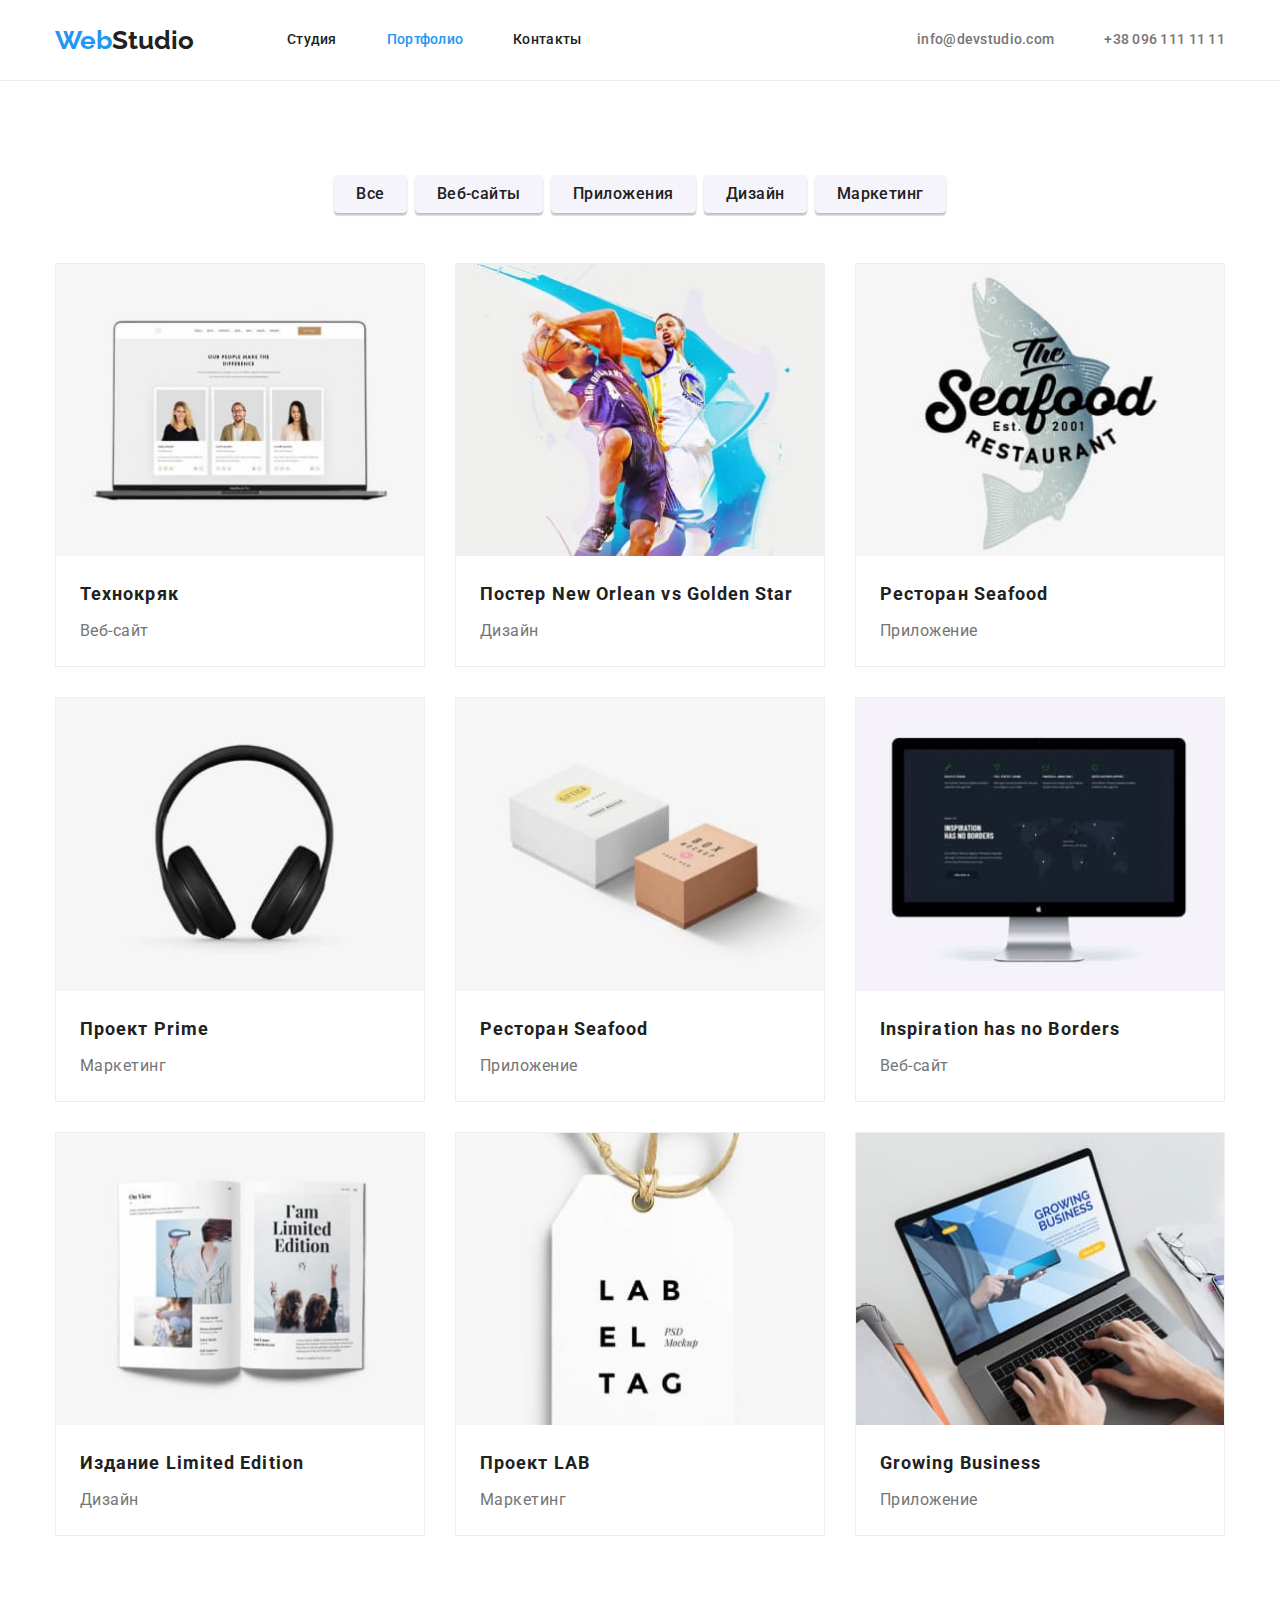
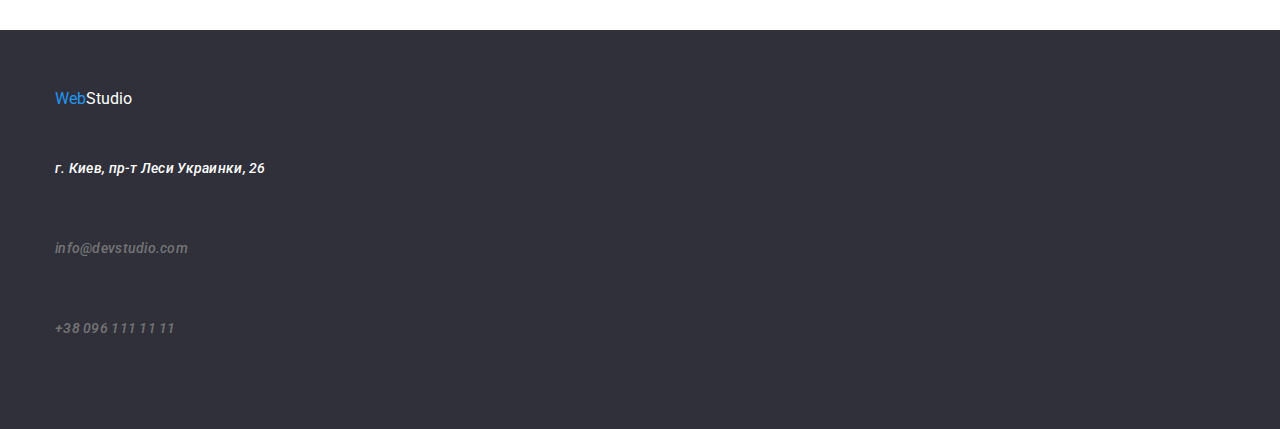
==== commit 96b2df03: "3.4" ====
--- a/portfolio.html
+++ b/portfolio.html
@@ -17,7 +17,7 @@
 <body>
     <!--Шапка страници-->
     <header class="header">
-        <div class="container mane-nav">
+        <div class="mane-nav container">
             <nav class="header-nav mane-nav">
                 <a class="logo link" href="./index.html"><span class="accent">Web</span>Studio</a>
                 <ul class="nav-list list">
@@ -41,7 +41,6 @@
                 </li>
             </ul>
         </div>
-    
     </header>
     <!--Уникальный контент страници-->
     <main>
@@ -69,48 +68,66 @@
                 <ul class="work-list list">
                     <li class="direction-item">
                         <img src="./images/img (1).jpg" alt="JPG" width="370px">
-                        <h2>Технокряк</h2>
-                        <p>Веб-сайт</p>
+                        <div class="direction-title">
+                            <h2 class="direction-name">Технокряк</h2>
+                            <p class="direction-text">Веб-сайт</p>
+                        </div>
                     </li>
                     <li class="direction-item">
                         <img src="./images/img (2).jpg" alt="JPG" width="370px">
-                        <h2>Постер New Orlean vs Golden Star</h2>
-                        <p>Дизайн</p>
+                        <div class="direction-title">
+                            <h2 class="direction-name">Постер New Orlean vs Golden Star</h2>
+                            <p class="direction-text">Дизайн</p>
+                        </div>
                     </li>
                     <li class="direction-item">
                         <img src="./images/img (3).jpg" alt="JPG" width="370px">
-                        <h2>Ресторан Seafood</h2>
-                        <p>Приложение</p>
+                        <div class="direction-title">
+                            <h2 class="direction-name">Ресторан Seafood</h2>
+                            <p class="direction-text">Приложение</p>
+                        </div>
                     </li>
                     <li class="direction-item">
                         <img src="./images/img (4).jpg" alt="JPG" width="370px">
-                        <h2>Проект Prime</h2>
-                        <p>Маркетинг</p>
+                        <div class="direction-title">
+                            <h2 class="direction-name">Проект Prime</h2>
+                            <p class="direction-text">Маркетинг</p>
+                        </div>
                     </li>
                     <li class="direction-item">
                         <img src="./images/img (5).jpg" alt="JPG" width="370px">
-                        <h2>Ресторан Seafood</h2>
-                        <p>Приложение</p>
+                        <div class="direction-title">
+                            <h2 class="direction-name">Ресторан Seafood</h2>
+                            <p class="direction-text">Приложение</p>
+                        </div>
                     </li>
                     <li class="direction-item">
                         <img src="./images/img (6).jpg" alt="JPG" width="370px">
-                        <h2>Inspiration has no Borders</h2>
-                        <p>Веб-сайт</p>
+                        <div class="direction-title">
+                            <h2 class="direction-name">Inspiration has no Borders</h2>
+                            <p class="direction-text">Веб-сайт</p>
+                        </div>
                     </li>
                     <li class="direction-item">
                         <img src="./images/img (7).jpg" alt="JPG" width="370px">
-                        <h2>Издание Limited Edition</h2>
-                        <p>Дизайн</p>
+                        <div class="direction-title">
+                            <h2 class="direction-name">Издание Limited Edition</h2>
+                            <p class="direction-text">Дизайн</p>
+                        </div>
                     </li>
                     <li class="direction-item">
                         <img src="./images/img (8).jpg" alt="JPG" width="370px">
-                        <h2>Проект LAB</h2>
-                        <p>Маркетинг</p>
+                        <div class="direction-title">
+                            <h2 class="direction-name">Проект LAB</h2>
+                            <p class="direction-text">Маркетинг</p>
+                        </div>
                     </li>
                     <li class="direction-item">
                         <img src="./images/img (9).jpg" alt="JPG" width="370px">
-                        <h2>Growing Business</h2>
-                        <p>Приложение</p>
+                        <div class="direction-title">
+                            <h2 class="direction-name">Growing Business</h2>
+                            <p class="direction-text">Приложение</p>
+                        </div>
                     </li>
                 </ul>
             </div>
@@ -119,14 +136,14 @@
     <!-- Підвал -->
 <footer class="footer">
     <div class="container">
-        <a class="logo link" href="./index.html">
+        <a class="footer-logo link" href="./index.html">
             <span class="accent">Web</span><span class="accent-secondary">Studio</span></span>
         </a>
         <address class="address">
             <ul class="info-list list">
                 <li>
-                    <a href="https://www.google.com.ua/maps" class="address-link link">г. Киев, пр-т Леси Украинки,
-                        26</a>
+                    <a href="https://www.google.com.ua/maps" class="contacts-link address-link link">г. Киев, пр-т Леси
+                        Украинки, 26</a>
                 </li>
                 <li>
                     <a href="info@devstudio.com" class="contacts-link link">info@devstudio.com</a>
--- a/css/style.css
+++ b/css/style.css
@@ -24,6 +24,16 @@
   padding: 0;
   margin: 0;
   list-style: none;
+}
+
+.h1..h6 {
+  margin: 0;
+  padding: 0;
+}
+
+.p {
+  margin: 0;
+  padding: 0;
 }
 
 .link {
@@ -44,7 +54,7 @@
 }
 
 .section {
-  margin-top: 94px;
+  padding-top: 94px;
 }
 
 .container {
@@ -53,13 +63,14 @@
   width: 1200px;
   padding-left: 15px;
   padding-right: 15px;
-  outline: 2px solid tomato;
+  /* outline: 2px solid tomato; */
 }
 
 /* -----------heder----------- */
 
 .header {
   background-color: #ffffff;
+  border-bottom: 1px solid #ececec;
 }
 
 .logo {
@@ -100,7 +111,6 @@
   line-height: 1.14;
   letter-spacing: 0.02em;
   color: var(--secondary-text-color);
-  /* outline: 2px solid tomato; */
 }
 
 .header-link.current {
@@ -118,6 +128,9 @@
 
 .contacts-link {
   display: block;
+  padding-top: 32px;
+  padding-bottom: 32px;
+
   font-weight: 500;
   font-size: 14px;
   line-height: 1.14;
@@ -136,27 +149,34 @@
 /* hero----------------------------------------- */
 
 .hero {
+  padding-top: 200px;
+  padding-bottom: 200px;
   text-align: center;
   background-color: #2f303a;
 }
 
 .hero-title {
-  padding-top: 200px;
+  width: 696px;
   margin-top: 0px;
-  margin-bottom: 40px;
+  margin-right: auto;
+  margin-bottom: 30px;
+  margin-left: auto;
+
   font-weight: 900;
   font-size: 44px;
   line-height: 1.36;
+  align-items: center;
   letter-spacing: 0.06em;
+  text-transform: uppercase;
   color: #ffffff;
 }
 
 .hero-button {
   display: inline-block;
   border-radius: 4px;
+  border: 1px solid transparent;
   padding: 10px 32px;
   min-width: 200px;
-  margin-bottom: 200px;
 
   font-family: "Roboto", sans-serif;
   font-size: 16px;
@@ -176,9 +196,14 @@
   display: flex;
 }
 
-.features-list .item + .item {
+.features-item {
+  width: 270px;
+}
+
+.features-item + .features-item {
   margin-left: 30px;
 }
+
 .features-title {
   margin-top: 0;
   margin-bottom: 10px;
@@ -191,6 +216,7 @@
 
 .text {
   margin: 0;
+  padding: 0;
   font-weight: 400;
   font-size: 14px;
   line-height: 1.7;
@@ -200,6 +226,7 @@
 /* ----------Чем мы занимаемся---------- */
 
 .section-title {
+  margin-top: 0;
   margin-bottom: 50px;
   font-size: 36px;
   line-height: 1.17;
@@ -220,12 +247,19 @@
 /* ----------Наша команда---------- */
 
 .team {
-  padding-top: 94px;
+  margin-top: 94px;
+  background: #f5f4fa;
 }
 
 .team-list {
   display: flex;
   padding-bottom: 94px;
+}
+
+.team-item {
+  box-shadow: 0px 1px 3px rgba(0, 0, 0, 0.12), 0px 1px 1px rgba(0, 0, 0, 0.14),
+    0px 2px 1px rgba(0, 0, 0, 0.2);
+  border-radius: 0px 0px 4px 4px;
 }
 
 .team-item + .team-item {
@@ -263,13 +297,19 @@
   color: #ffffff;
 }
 
-.footer > .container {
+.footer {
   padding-top: 60px;
   padding-bottom: 60px;
 }
 
-.address {
-  padding-top: 20px;
+.footer-logo {
+  display: block;
+  margin-bottom: 20px;
+}
+
+.info-link {
+  padding: 0px;
+  margin-bottom: 9px;
   font-style: normal;
   font-weight: 400;
   font-size: 14px;
@@ -278,12 +318,16 @@
   color: rgba(255, 255, 255, 0.6);
 }
 
+.info-link:last-child {
+  margin-bottom: 0;
+}
+
 .address-link {
   color: #ffffff;
 }
 
-.info-list .contacts-link {
-  padding-top: 9px;
+.info-link .contacts-link {
+  padding: 0;
 }
 
 /* портволио------------------------------------- */
@@ -296,8 +340,7 @@
   display: flex;
   justify-content: center;
   margin-top: 0;
-  margin-bottom: 32px;
-  padding-bottom: 16px;
+  margin-bottom: 50px;
 }
 
 .navigation-list .item + .item {
@@ -306,6 +349,7 @@
 
 .btn-link {
   display: block;
+  padding: 6px 22px;
 
   font-weight: 500;
   font-size: 16px;
@@ -332,9 +376,12 @@
 }
 
 .direction-item {
-  width: calc((100%-60px) / 3);
+  width: calc((100% - 60px) / 3);
   margin-right: 30px;
   margin-bottom: 30px;
+
+  background: #ffffff;
+  border: 1px solid #eeeeee;
 }
 
 .direction-item:nth-child(3n) {
@@ -345,19 +392,23 @@
   margin-bottom: 0;
 }
 
-h2 {
-  margin: 20px 0 4px 0;
-  padding: 0 24px;
+.direction-title {
+  padding: 20px 24px;
+}
+
+.direction-name {
+  margin: 0;
+  margin-bottom: 4px;
+  padding: 0;
   font-size: 18px;
   line-height: 2;
   letter-spacing: 0.06em;
   color: var(--secondary-text-color);
 }
 
-p {
-  margin: 0;
-  padding: 0 24px;
-  padding-bottom: 20px;
+.direction-text {
+  margin: 0;
+  padding: 0;
   font-weight: 400;
   font-size: 16px;
   line-height: 1.88;
@@ -367,5 +418,6 @@
 
 img {
   display: block;
-  margin: 0;
-}
+  max-width: 100%;
+  height: auto;
+}
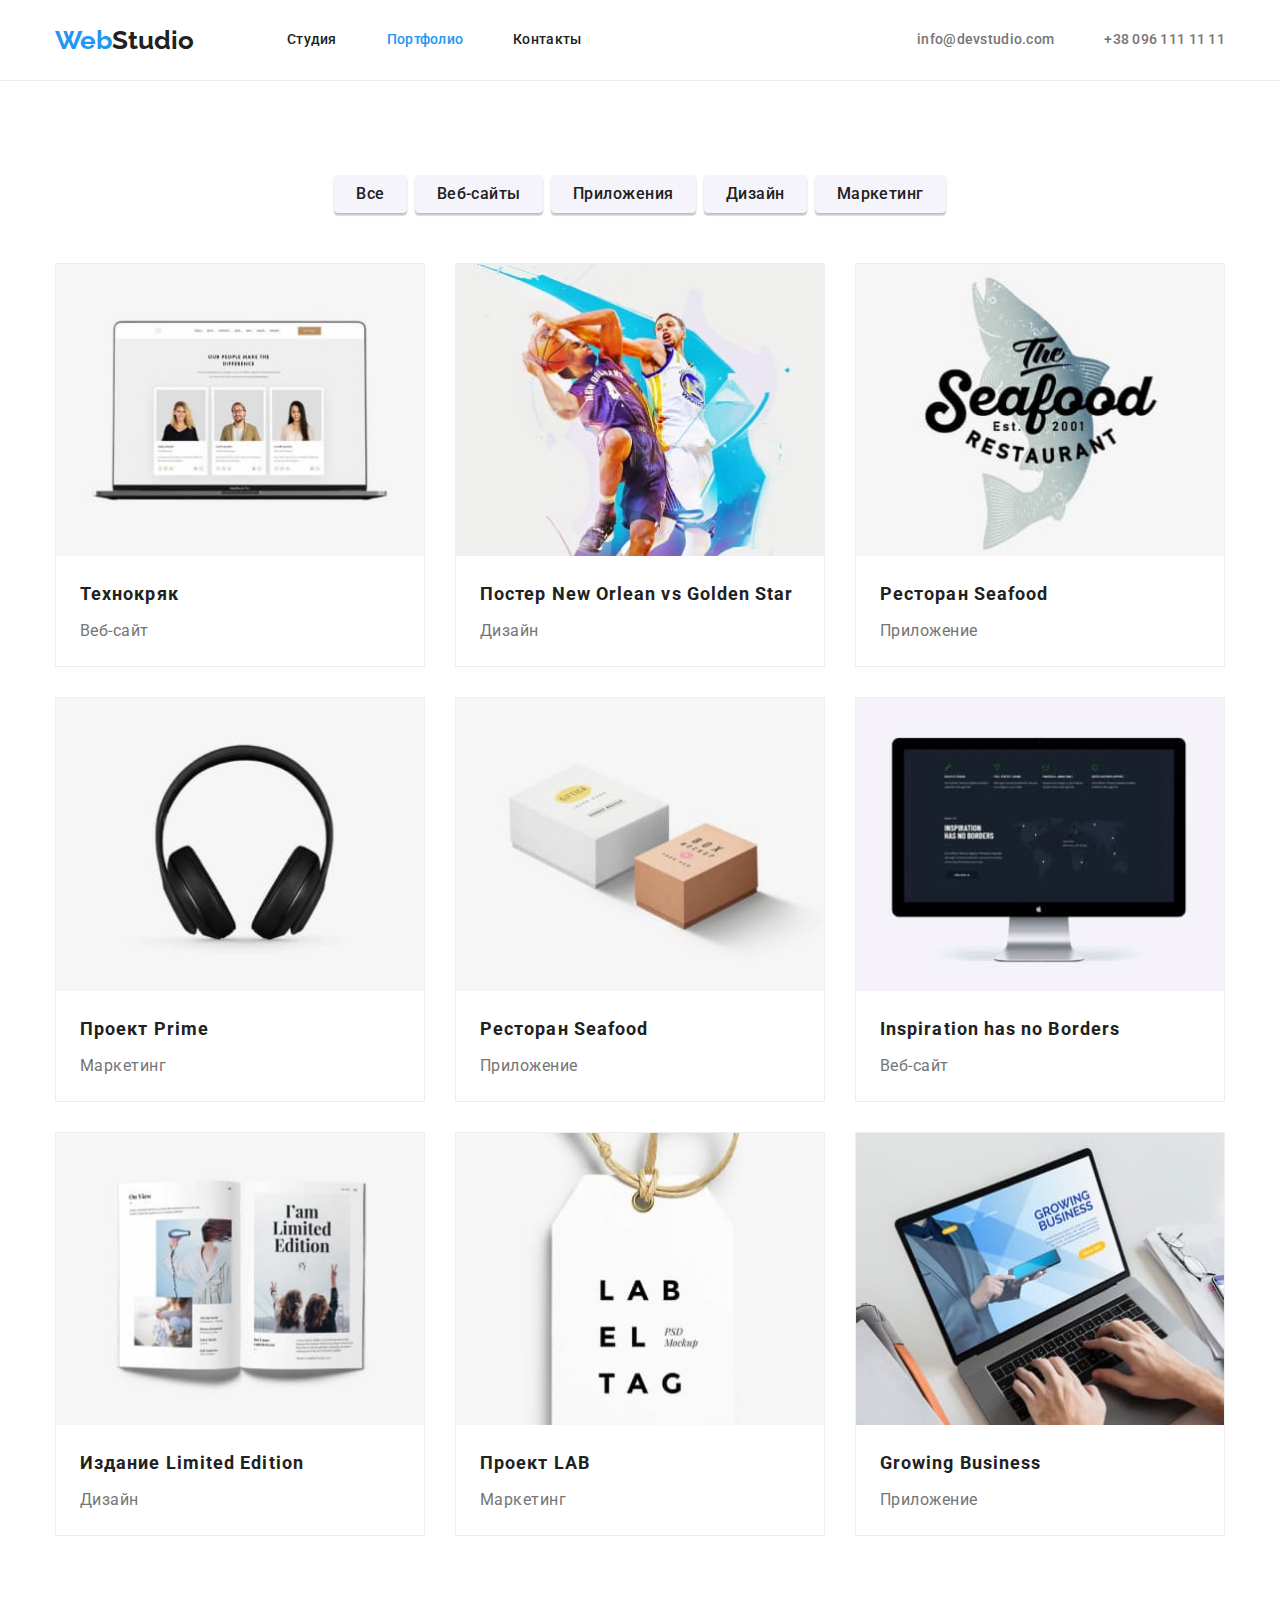
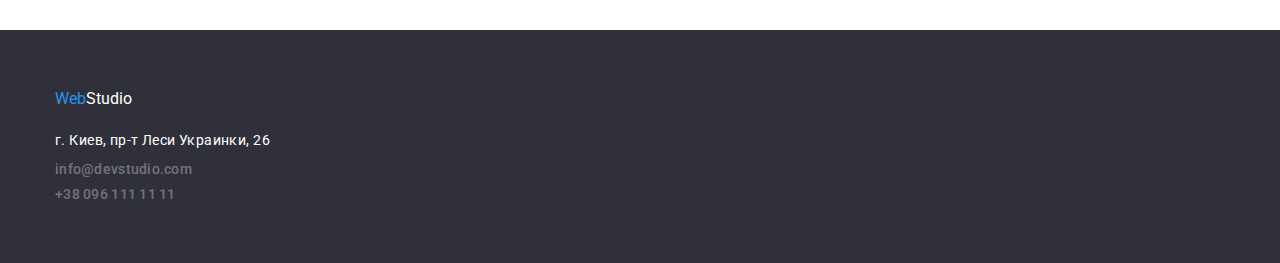
==== commit 350bf136: "3.4" ====
--- a/portfolio.html
+++ b/portfolio.html
@@ -141,14 +141,14 @@
         </a>
         <address class="address">
             <ul class="info-list list">
-                <li>
-                    <a href="https://www.google.com.ua/maps" class="contacts-link address-link link">г. Киев, пр-т Леси
-                        Украинки, 26</a>
+                <li class="info-link">
+                    <a href="https://www.google.com.ua/maps" class="address-link link">г. Киев, пр-т Леси Украинки,
+                        26</a>
                 </li>
-                <li>
+                <li class="info-link">
                     <a href="info@devstudio.com" class="contacts-link link">info@devstudio.com</a>
                 </li>
-                <li>
+                <li class="info-link">
                     <a href="tel:+380961111111" class="contacts-link link">+38 096 111 11 11</a>
                 </li>
             </ul>
